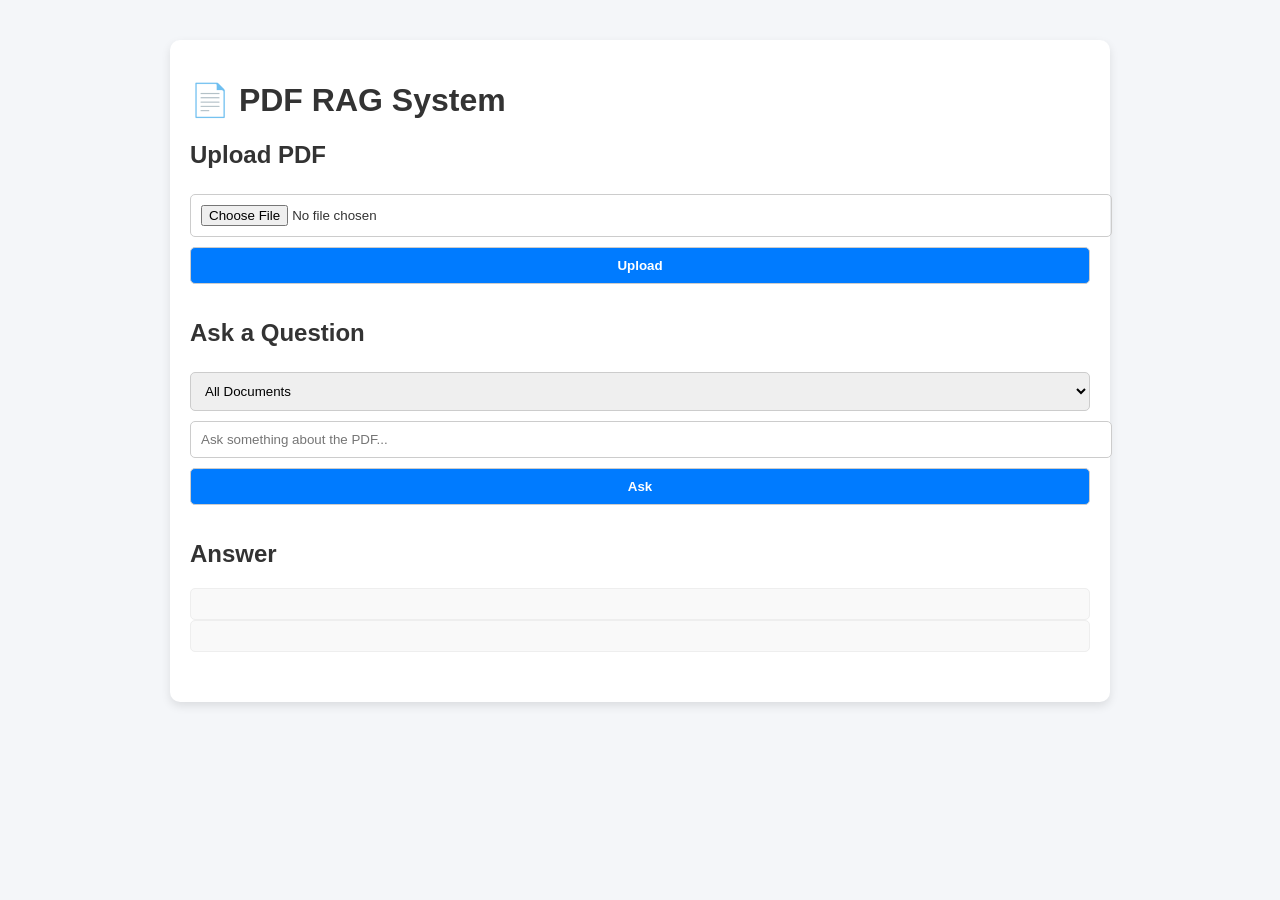
==== static/index.html @ 5ec877db "Blob added" ====
<!DOCTYPE html>
<html lang="en">
<head>
  <meta charset="UTF-8" />
  <meta name="viewport" content="width=device-width, initial-scale=1.0"/>
  <title>PDF RAG System</title>
  <link rel="stylesheet" href="/static/style.css" />
</head>
<body>
  <div class="container">
    <h1>📄 PDF RAG System</h1>

    <!-- Upload Section -->
    <div class="section">
      <h2>Upload PDF</h2>
      <input type="file" id="pdf-upload" accept=".pdf" />
      <button onclick="uploadPDF()">Upload</button>
      <p id="upload-status"></p>
    </div>

    <!-- Query Section -->
    <div class="section">
      <h2>Ask a Question</h2>
      <select id="pdf-select">
        <option value="">All Documents</option>
      </select>
      <input type="text" id="query-input" placeholder="Ask something about the PDF..." />
      <button onclick="askQuestion()">Ask</button>
    </div>

    <!-- Answer Section -->
    <div class="section">
      <h2>Answer</h2>
      <div id="answer"></div>
      <div id="images"></div>
    </div>
  </div>

  <script src="/static/script.js"></script>
</body>
</html>
---- static/style.css ----
/* style.css */
body {
  font-family: Arial, sans-serif;
  background: #f4f6f9;
  color: #333;
}

.container {
  max-width: 900px;
  margin: 40px auto;
  padding: 20px;
  background: white;
  border-radius: 10px;
  box-shadow: 0 4px 10px rgba(0,0,0,0.1);
}

.section {
  margin-bottom: 30px;
}

input[type="text"], input[type="file"], select, button {
  padding: 10px;
  margin: 5px 0;
  border: 1px solid #ccc;
  border-radius: 5px;
  width: 100%;
}

button {
  background: #007bff;
  color: white;
  cursor: pointer;
  font-weight: bold;
}

button:hover {
  background: #0056b3;
}

#answer, #images {
  border: 1px solid #eee;
  padding: 15px;
  border-radius: 5px;
  background: #f9f9f9;
}

img {
  border: 1px solid #ddd;
  border-radius: 5px;
}
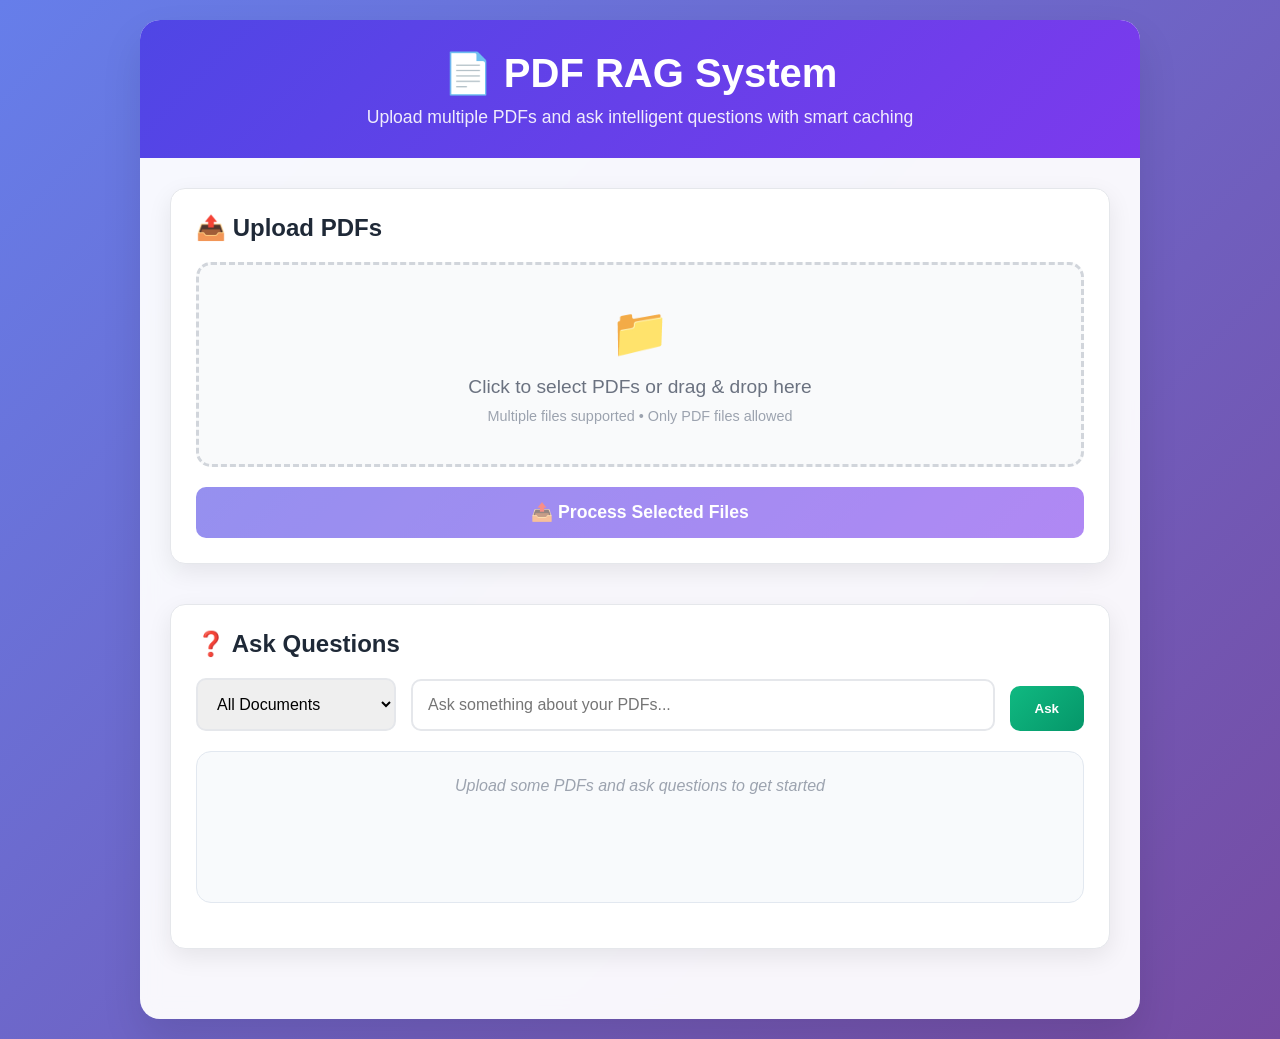
==== commit deed9b62: "multi pdf support" ====
--- a/static/index.html
+++ b/static/index.html
@@ -3,36 +3,75 @@
 <head>
   <meta charset="UTF-8" />
   <meta name="viewport" content="width=device-width, initial-scale=1.0"/>
-  <title>PDF RAG System</title>
+  <title>PDF RAG System - Multi Upload</title>
   <link rel="stylesheet" href="/static/style.css" />
 </head>
 <body>
   <div class="container">
-    <h1>📄 PDF RAG System</h1>
-
-    <!-- Upload Section -->
-    <div class="section">
-      <h2>Upload PDF</h2>
-      <input type="file" id="pdf-upload" accept=".pdf" />
-      <button onclick="uploadPDF()">Upload</button>
-      <p id="upload-status"></p>
+    <div class="header">
+      <h1>📄 PDF RAG System</h1>
+      <p>Upload multiple PDFs and ask intelligent questions with smart caching</p>
     </div>
 
-    <!-- Query Section -->
-    <div class="section">
-      <h2>Ask a Question</h2>
-      <select id="pdf-select">
-        <option value="">All Documents</option>
-      </select>
-      <input type="text" id="query-input" placeholder="Ask something about the PDF..." />
-      <button onclick="askQuestion()">Ask</button>
-    </div>
+    <div class="content">
+      <!-- Upload Section -->
+      <div class="section">
+        <h2>📤 Upload PDFs</h2>
+        <div class="upload-area" id="upload-area">
+          <input type="file" id="pdf-upload" accept=".pdf" multiple />
+          <div class="upload-icon">📁</div>
+          <div class="upload-text">Click to select PDFs or drag & drop here</div>
+          <div class="upload-hint">Multiple files supported • Only PDF files allowed</div>
+        </div>
+        
+        <div class="file-list" id="file-list" style="display: none;"></div>
+        <button class="upload-btn" id="upload-btn" onclick="uploadPDFs()" disabled>
+          📤 Process Selected Files
+        </button>
+        
+        <div class="progress-bar" id="progress-bar" style="display: none;">
+          <div class="progress-fill" id="progress-fill" style="width: 0%;"></div>
+        </div>
 
-    <!-- Answer Section -->
-    <div class="section">
-      <h2>Answer</h2>
-      <div id="answer"></div>
-      <div id="images"></div>
+        <div class="stats" id="upload-stats" style="display: none;">
+          <div class="stat-card">
+            <div class="stat-number" id="total-files">0</div>
+            <div class="stat-label">Total Files</div>
+          </div>
+          <div class="stat-card">
+            <div class="stat-number" id="cached-files">0</div>
+            <div class="stat-label">From Cache</div>
+          </div>
+          <div class="stat-card">
+            <div class="stat-number" id="processed-files">0</div>
+            <div class="stat-label">Newly Processed</div>
+          </div>
+          <div class="stat-card">
+            <div class="stat-number" id="time-saved">0s</div>
+            <div class="stat-label">Time Saved</div>
+          </div>
+        </div>
+      </div>
+
+      <!-- Query Section -->
+      <div class="section">
+        <h2>❓ Ask Questions</h2>
+        <div class="query-controls">
+          <select id="pdf-select">
+            <option value="">All Documents</option>
+          </select>
+          <input type="text" id="query-input" placeholder="Ask something about your PDFs..." />
+          <button class="ask-btn" onclick="askQuestion()">Ask</button>
+        </div>
+        
+        <div class="answer-area" id="answer-area">
+          <div style="color: #9ca3af; text-align: center; font-style: italic;">
+            Upload some PDFs and ask questions to get started
+          </div>
+        </div>
+        
+        <div class="images-grid" id="images-grid"></div>
+      </div>
     </div>
   </div>
 
--- a/static/style.css
+++ b/static/style.css
@@ -1,42 +1,332 @@
-/* style.css */
+/* Enhanced style.css for multi-PDF upload with caching */
 body {
-  font-family: Arial, sans-serif;
-  background: #f4f6f9;
+  font-family: 'Segoe UI', Tahoma, Geneva, Verdana, sans-serif;
+  background: linear-gradient(135deg, #667eea 0%, #764ba2 100%);
   color: #333;
+  margin: 0;
+  padding: 20px;
+  min-height: 100vh;
 }
 
 .container {
-  max-width: 900px;
-  margin: 40px auto;
+  max-width: 1000px;
+  margin: 0 auto;
+  background: rgba(255, 255, 255, 0.95);
+  border-radius: 20px;
+  box-shadow: 0 20px 40px rgba(0,0,0,0.1);
+  backdrop-filter: blur(10px);
+  overflow: hidden;
+}
+
+.header {
+  background: linear-gradient(135deg, #4f46e5, #7c3aed);
+  color: white;
+  padding: 30px;
+  text-align: center;
+}
+
+.header h1 {
+  margin: 0;
+  font-size: 2.5em;
+  font-weight: 700;
+}
+
+.header p {
+  margin: 10px 0 0 0;
+  opacity: 0.9;
+  font-size: 1.1em;
+}
+
+.content {
+  padding: 30px;
+}
+
+.section {
+  margin-bottom: 40px;
+  background: white;
+  border-radius: 15px;
+  padding: 25px;
+  box-shadow: 0 8px 25px rgba(0,0,0,0.08);
+  border: 1px solid #e5e7eb;
+}
+
+.section h2 {
+  margin: 0 0 20px 0;
+  color: #1f2937;
+  font-size: 1.5em;
+  display: flex;
+  align-items: center;
+  gap: 10px;
+}
+
+.upload-area {
+  border: 3px dashed #d1d5db;
+  border-radius: 15px;
+  padding: 40px;
+  text-align: center;
+  background: #f9fafb;
+  transition: all 0.3s ease;
+  cursor: pointer;
+  position: relative;
+}
+
+.upload-area:hover, .upload-area.dragover {
+  border-color: #4f46e5;
+  background: #eef2ff;
+}
+
+.upload-area input[type="file"] {
+  position: absolute;
+  top: 0;
+  left: 0;
+  width: 100%;
+  height: 100%;
+  opacity: 0;
+  cursor: pointer;
+}
+
+.upload-icon {
+  font-size: 3em;
+  color: #9ca3af;
+  margin-bottom: 15px;
+}
+
+.upload-text {
+  font-size: 1.2em;
+  color: #6b7280;
+  margin-bottom: 10px;
+}
+
+.upload-hint {
+  font-size: 0.9em;
+  color: #9ca3af;
+}
+
+.file-list {
+  margin-top: 20px;
+}
+
+.file-item {
+  display: flex;
+  align-items: center;
+  justify-content: space-between;
+  padding: 15px;
+  background: #f3f4f6;
+  border-radius: 10px;
+  margin-bottom: 10px;
+  border-left: 4px solid #4f46e5;
+}
+
+.file-info {
+  display: flex;
+  align-items: center;
+  gap: 10px;
+}
+
+.file-status {
+  padding: 5px 12px;
+  border-radius: 20px;
+  font-size: 0.8em;
+  font-weight: 600;
+  text-transform: uppercase;
+}
+
+.status-new {
+  background: #dbeafe;
+  color: #1e40af;
+}
+
+.status-cached {
+  background: #d1fae5;
+  color: #065f46;
+}
+
+.status-processing {
+  background: #fef3c7;
+  color: #92400e;
+}
+
+.status-complete {
+  background: #d1fae5;
+  color: #065f46;
+}
+
+.status-error {
+  background: #fee2e2;
+  color: #991b1b;
+}
+
+.upload-btn {
+  background: linear-gradient(135deg, #4f46e5, #7c3aed);
+  color: white;
+  border: none;
+  padding: 15px 30px;
+  border-radius: 10px;
+  font-size: 1.1em;
+  font-weight: 600;
+  cursor: pointer;
+  transition: all 0.3s ease;
+  margin-top: 20px;
+  width: 100%;
+}
+
+.upload-btn:hover {
+  transform: translateY(-2px);
+  box-shadow: 0 10px 25px rgba(79, 70, 229, 0.3);
+}
+
+.upload-btn:disabled {
+  opacity: 0.6;
+  cursor: not-allowed;
+  transform: none;
+}
+
+.query-controls {
+  display: grid;
+  grid-template-columns: 200px 1fr auto;
+  gap: 15px;
+  align-items: end;
+}
+
+select, input[type="text"] {
+  padding: 15px;
+  border: 2px solid #e5e7eb;
+  border-radius: 10px;
+  font-size: 1em;
+  transition: border-color 0.3s ease;
+}
+
+select:focus, input[type="text"]:focus {
+  outline: none;
+  border-color: #4f46e5;
+  box-shadow: 0 0 0 3px rgba(79, 70, 229, 0.1);
+}
+
+.ask-btn {
+  background: linear-gradient(135deg, #10b981, #059669);
+  color: white;
+  border: none;
+  padding: 15px 25px;
+  border-radius: 10px;
+  font-weight: 600;
+  cursor: pointer;
+  transition: all 0.3s ease;
+}
+
+.ask-btn:hover {
+  transform: translateY(-2px);
+  box-shadow: 0 10px 25px rgba(16, 185, 129, 0.3);
+}
+
+.answer-area {
+  background: #f8fafc;
+  border: 1px solid #e2e8f0;
+  border-radius: 15px;
+  padding: 25px;
+  min-height: 100px;
+  margin-top: 20px;
+}
+
+.thinking {
+  display: flex;
+  align-items: center;
+  gap: 10px;
+  color: #6b7280;
+  font-style: italic;
+}
+
+.spinner {
+  width: 20px;
+  height: 20px;
+  border: 2px solid #e5e7eb;
+  border-top: 2px solid #4f46e5;
+  border-radius: 50%;
+  animation: spin 1s linear infinite;
+}
+
+@keyframes spin {
+  0% { transform: rotate(0deg); }
+  100% { transform: rotate(360deg); }
+}
+
+.images-grid {
+  display: grid;
+  grid-template-columns: repeat(auto-fit, minmax(300px, 1fr));
+  gap: 20px;
+  margin-top: 20px;
+}
+
+.image-item {
+  background: white;
+  border-radius: 15px;
+  overflow: hidden;
+  box-shadow: 0 8px 25px rgba(0,0,0,0.08);
+  border: 1px solid #e5e7eb;
+}
+
+.image-item img {
+  width: 100%;
+  height: 200px;
+  object-fit: cover;
+}
+
+.image-caption {
+  padding: 15px;
+}
+
+.page-badge {
+  background: #4f46e5;
+  color: white;
+  padding: 4px 8px;
+  border-radius: 15px;
+  font-size: 0.8em;
+  font-weight: 600;
+}
+
+.progress-bar {
+  width: 100%;
+  height: 6px;
+  background: #e5e7eb;
+  border-radius: 3px;
+  overflow: hidden;
+  margin-top: 10px;
+}
+
+.progress-fill {
+  height: 100%;
+  background: linear-gradient(90deg, #4f46e5, #7c3aed);
+  transition: width 0.3s ease;
+  border-radius: 3px;
+}
+
+.stats {
+  display: grid;
+  grid-template-columns: repeat(auto-fit, minmax(150px, 1fr));
+  gap: 15px;
+  margin-top: 20px;
+}
+
+.stat-card {
+  background: linear-gradient(135deg, #f0f9ff, #e0f2fe);
   padding: 20px;
-  background: white;
-  border-radius: 10px;
-  box-shadow: 0 4px 10px rgba(0,0,0,0.1);
-}
-
-.section {
-  margin-bottom: 30px;
-}
-
-input[type="text"], input[type="file"], select, button {
-  padding: 10px;
-  margin: 5px 0;
-  border: 1px solid #ccc;
-  border-radius: 5px;
-  width: 100%;
-}
-
-button {
-  background: #007bff;
-  color: white;
-  cursor: pointer;
-  font-weight: bold;
-}
-
-button:hover {
-  background: #0056b3;
-}
-
+  border-radius: 15px;
+  text-align: center;
+  border: 1px solid #bae6fd;
+}
+
+.stat-number {
+  font-size: 2em;
+  font-weight: 700;
+  color: #0369a1;
+}
+
+.stat-label {
+  font-size: 0.9em;
+  color: #0369a1;
+  margin-top: 5px;
+}
+
+/* Legacy support for existing elements */
 #answer, #images {
   border: 1px solid #eee;
   padding: 15px;
@@ -47,4 +337,23 @@
 img {
   border: 1px solid #ddd;
   border-radius: 5px;
+}
+
+@media (max-width: 768px) {
+  .query-controls {
+    grid-template-columns: 1fr;
+  }
+  
+  .container {
+    margin: 10px;
+    border-radius: 15px;
+  }
+  
+  .header, .content {
+    padding: 20px;
+  }
+  
+  .stats {
+    grid-template-columns: repeat(2, 1fr);
+  }
 }
